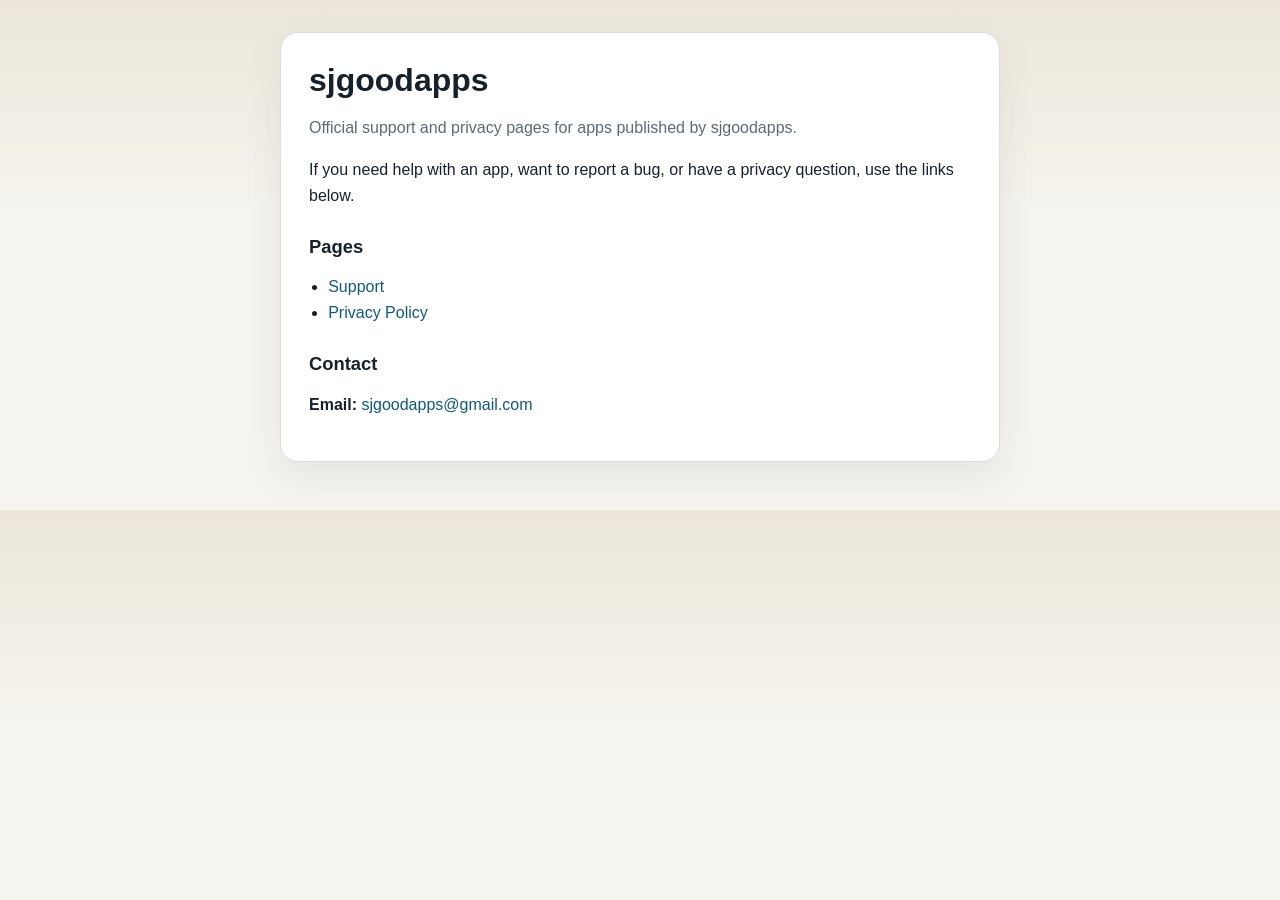
==== index.html @ ee1fb6e7 "Add files via upload" ====
<!doctype html>
<html lang="en">
<head>
  <meta charset="utf-8">
  <meta name="viewport" content="width=device-width, initial-scale=1">
  <title>sjgoodapps Support and Privacy</title>
  <style>
    :root {
      color-scheme: light;
      --bg: #f6f4ef;
      --card: #ffffff;
      --text: #18212b;
      --muted: #5f6874;
      --accent: #0f5a7a;
      --border: #d9dde3;
    }

    * { box-sizing: border-box; }

    body {
      margin: 0;
      font-family: -apple-system, BlinkMacSystemFont, "Segoe UI", sans-serif;
      background: linear-gradient(180deg, #ece7da 0%, var(--bg) 220px);
      color: var(--text);
      line-height: 1.6;
    }

    main {
      max-width: 760px;
      margin: 0 auto;
      padding: 32px 20px 48px;
    }

    .card {
      background: var(--card);
      border: 1px solid var(--border);
      border-radius: 18px;
      padding: 28px;
      box-shadow: 0 14px 40px rgba(24, 33, 43, 0.08);
    }

    h1, h2 { line-height: 1.2; }
    h1 { margin: 0 0 8px; font-size: 2rem; }
    h2 { margin-top: 28px; font-size: 1.15rem; }

    p, li { font-size: 1rem; }

    .muted { color: var(--muted); }

    a {
      color: var(--accent);
      text-decoration: none;
    }

    a:hover { text-decoration: underline; }

    ul {
      padding-left: 1.2rem;
    }
  </style>
</head>
<body>
  <main>
    <section class="card">
      <h1>sjgoodapps</h1>
      <p class="muted">Official support and privacy pages for apps published by sjgoodapps.</p>

      <p>If you need help with an app, want to report a bug, or have a privacy question, use the links below.</p>

      <h2>Pages</h2>
      <ul>
        <li><a href="/support">Support</a></li>
        <li><a href="/privacy">Privacy Policy</a></li>
      </ul>

      <h2>Contact</h2>
      <p><strong>Email:</strong> <a href="mailto:sjgoodapps@gmail.com">sjgoodapps@gmail.com</a></p>
    </section>
  </main>
</body>
</html>
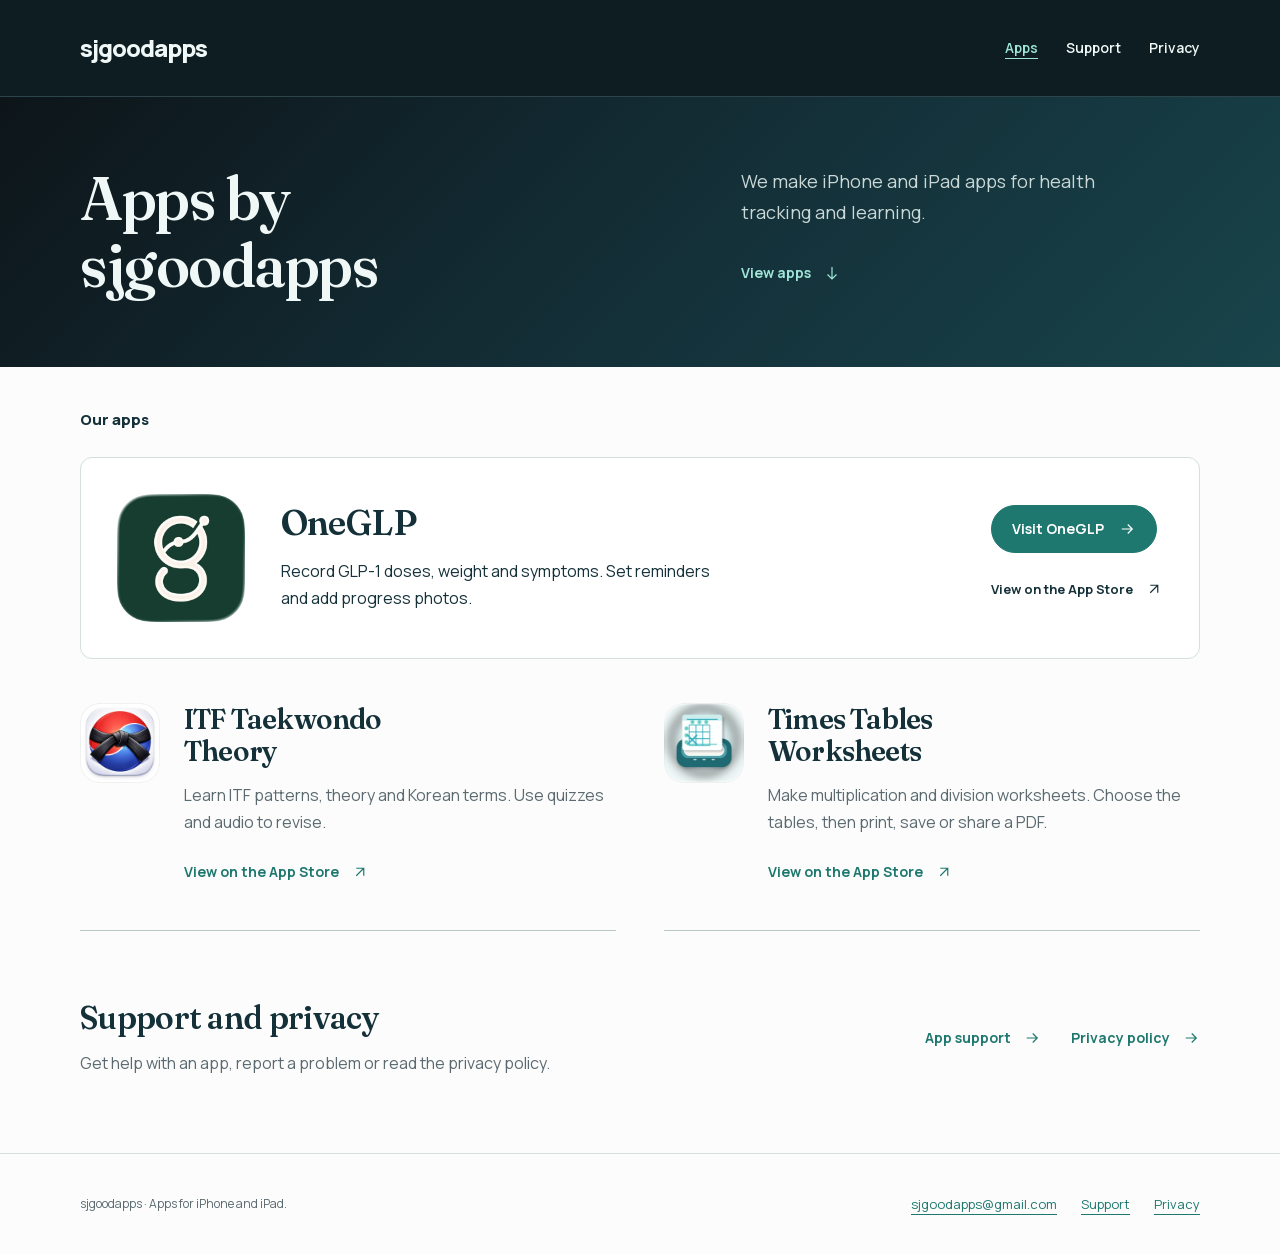
==== commit 319f9d6d: "Redesign sjgoodapps homepage, support and privacy" ====
--- a/index.html
+++ b/index.html
@@ -3,79 +3,96 @@
 <head>
   <meta charset="utf-8">
   <meta name="viewport" content="width=device-width, initial-scale=1">
-  <title>sjgoodapps Support and Privacy</title>
-  <style>
-    :root {
-      color-scheme: light;
-      --bg: #f6f4ef;
-      --card: #ffffff;
-      --text: #18212b;
-      --muted: #5f6874;
-      --accent: #0f5a7a;
-      --border: #d9dde3;
-    }
-
-    * { box-sizing: border-box; }
-
-    body {
-      margin: 0;
-      font-family: -apple-system, BlinkMacSystemFont, "Segoe UI", sans-serif;
-      background: linear-gradient(180deg, #ece7da 0%, var(--bg) 220px);
-      color: var(--text);
-      line-height: 1.6;
-    }
-
-    main {
-      max-width: 760px;
-      margin: 0 auto;
-      padding: 32px 20px 48px;
-    }
-
-    .card {
-      background: var(--card);
-      border: 1px solid var(--border);
-      border-radius: 18px;
-      padding: 28px;
-      box-shadow: 0 14px 40px rgba(24, 33, 43, 0.08);
-    }
-
-    h1, h2 { line-height: 1.2; }
-    h1 { margin: 0 0 8px; font-size: 2rem; }
-    h2 { margin-top: 28px; font-size: 1.15rem; }
-
-    p, li { font-size: 1rem; }
-
-    .muted { color: var(--muted); }
-
-    a {
-      color: var(--accent);
-      text-decoration: none;
-    }
-
-    a:hover { text-decoration: underline; }
-
-    ul {
-      padding-left: 1.2rem;
-    }
-  </style>
+  <meta name="description" content="iPhone and iPad apps by sjgoodapps: OneGLP, ITF Taekwondo Theory and Times Tables Worksheets. Find app links, support and privacy information.">
+  <meta name="theme-color" content="#143039">
+  <title>sjgoodapps | Apps for iPhone and iPad</title>
+  <link rel="stylesheet" href="assets/site.css">
 </head>
 <body>
-  <main>
-    <section class="card">
-      <h1>sjgoodapps</h1>
-      <p class="muted">Official support and privacy pages for apps published by sjgoodapps.</p>
+  <a class="skip-link" href="#main">Skip to content</a>
+  <header class="site-header">
+    <div class="container header-inner">
+      <a class="brand" href="index.html" aria-label="sjgoodapps home">sjgoodapps</a>
+      <nav class="site-nav" aria-label="Main navigation">
+        <a href="#apps" aria-current="page">Apps</a>
+        <a href="support.html">Support</a>
+        <a href="privacy.html">Privacy</a>
+      </nav>
+    </div>
+  </header>
 
-      <p>If you need help with an app, want to report a bug, or have a privacy question, use the links below.</p>
+  <main id="main" tabindex="-1">
+    <section class="home-banner" aria-labelledby="intro-title">
+      <div class="container home-hero">
+        <h1 id="intro-title">Apps by<br>sjgoodapps</h1>
+        <div class="hero-intro">
+          <p>We make iPhone and iPad apps for health tracking and learning.</p>
+          <a class="text-link" href="#apps">View apps <svg class="arrow" viewBox="0 0 24 24" fill="none" stroke="currentColor" stroke-width="1.6" aria-hidden="true"><path d="M12 4v16m-6-6 6 6 6-6"/></svg></a>
+        </div>
+      </div>
+    </section>
 
-      <h2>Pages</h2>
-      <ul>
-        <li><a href="/support">Support</a></li>
-        <li><a href="/privacy">Privacy Policy</a></li>
-      </ul>
+    <div class="container home-content">
+    <section id="apps" aria-labelledby="apps-title">
+      <div class="apps-heading">
+        <h2 id="apps-title">Our apps</h2>
+      </div>
+      <article class="app-feature" aria-labelledby="oneglp-title">
+        <img class="app-icon" src="assets/oneglp-icon.webp" alt="" width="400" height="400" fetchpriority="high">
+        <div class="app-copy">
+          <div class="app-title">
+            <h3 id="oneglp-title">OneGLP</h3>
+          </div>
+          <div class="app-description">
+            <p>Record GLP-1 doses, weight and symptoms. Set reminders and add progress photos.</p>
+          </div>
+        </div>
+        <div class="app-actions">
+          <a class="button" href="https://oneglp.app/">Visit OneGLP <svg class="arrow" viewBox="0 0 24 24" fill="none" stroke="currentColor" stroke-width="1.6" aria-hidden="true"><path d="M5 12h14m-6-6 6 6-6 6"/></svg></a>
+          <a class="text-link" href="https://apps.apple.com/app/id6761775005" aria-label="OneGLP on the App Store">View on the App Store <svg class="arrow" viewBox="0 0 24 24" fill="none" stroke="currentColor" stroke-width="1.6" aria-hidden="true"><path d="M7 17 17 7M7 7h10v10"/></svg></a>
+        </div>
+      </article>
+      <div class="app-secondary-grid">
+        <article class="app-secondary" aria-labelledby="taekwondo-title">
+          <img class="app-icon" src="assets/taekwondo-icon.webp" alt="" width="400" height="400" loading="lazy">
+          <div>
+            <h3 id="taekwondo-title">ITF Taekwondo<br>Theory</h3>
+            <p>Learn ITF patterns, theory and Korean terms. Use quizzes and audio to revise.</p>
+            <a class="text-link" href="https://apps.apple.com/app/id6761344519" aria-label="ITF Taekwondo Theory on the App Store">View on the App Store <svg class="arrow" viewBox="0 0 24 24" fill="none" stroke="currentColor" stroke-width="1.6" aria-hidden="true"><path d="M7 17 17 7M7 7h10v10"/></svg></a>
+          </div>
+        </article>
+        <article class="app-secondary" aria-labelledby="worksheets-title">
+          <img class="app-icon" src="assets/worksheets-icon.webp" alt="" width="400" height="400" loading="lazy">
+          <div>
+            <h3 id="worksheets-title">Times Tables<br>Worksheets</h3>
+            <p>Make multiplication and division worksheets. Choose the tables, then print, save or share a PDF.</p>
+            <a class="text-link" href="https://apps.apple.com/app/id6761299614" aria-label="Times Tables Worksheets on the App Store">View on the App Store <svg class="arrow" viewBox="0 0 24 24" fill="none" stroke="currentColor" stroke-width="1.6" aria-hidden="true"><path d="M7 17 17 7M7 7h10v10"/></svg></a>
+          </div>
+        </article>
+      </div>
+    </section>
+    <section class="help-strip" aria-labelledby="help-title">
+      <div>
+        <h2 id="help-title">Support and privacy</h2>
+        <p>Get help with an app, report a problem or read the privacy policy.</p>
+      </div>
+      <div class="help-links">
+        <a class="text-link" href="support.html">App support <svg class="arrow" viewBox="0 0 24 24" fill="none" stroke="currentColor" stroke-width="1.6" aria-hidden="true"><path d="M5 12h14m-6-6 6 6-6 6"/></svg></a>
+        <a class="text-link" href="privacy.html">Privacy policy <svg class="arrow" viewBox="0 0 24 24" fill="none" stroke="currentColor" stroke-width="1.6" aria-hidden="true"><path d="M5 12h14m-6-6 6 6-6 6"/></svg></a>
+      </div>
+    </section>
+    </div>
+  </main>
 
-      <h2>Contact</h2>
-      <p><strong>Email:</strong> <a href="mailto:sjgoodapps@gmail.com">sjgoodapps@gmail.com</a></p>
-    </section>
-  </main>
+  <footer class="site-footer">
+    <div class="container footer-inner">
+      <p>sjgoodapps · Apps for iPhone and iPad.</p>
+      <nav class="footer-nav" aria-label="Footer navigation">
+        <a href="mailto:sjgoodapps@gmail.com">sjgoodapps@gmail.com</a>
+        <a href="support.html">Support</a>
+        <a href="privacy.html">Privacy</a>
+      </nav>
+    </div>
+  </footer>
 </body>
 </html>
--- a/assets/site.css
+++ b/assets/site.css
@@ -0,0 +1,215 @@
+@font-face {
+  font-family: Manrope;
+  font-style: normal;
+  font-weight: 400 800;
+  font-display: swap;
+  src: url("fonts/manrope-latin-variable.woff2") format("woff2");
+}
+@font-face {
+  font-family: Fraunces;
+  font-style: normal;
+  font-weight: 600 700;
+  font-display: swap;
+  src: url("fonts/fraunces-latin-variable.woff2") format("woff2");
+}
+:root {
+  color-scheme: light;
+  --paper: #fbfcfb;
+  --white: #ffffff;
+  --surface: #f3f6f4;
+  --ink: #172126;
+  --muted: #5b6a70;
+  --teal: #1f786f;
+  --deep: #143039;
+  --header: #0d1d22;
+  --hero-start: #0d1519;
+  --hero-end: #18444a;
+  --on-dark: #eff8f6;
+  --on-dark-muted: #cad8d7;
+  --on-dark-accent: #9fe5d7;
+  --line: #d5dfdb;
+  --line-strong: #b8c7c1;
+  --font-body: Manrope, -apple-system, BlinkMacSystemFont, "Segoe UI", sans-serif;
+  --font-display: Fraunces, Georgia, serif;
+  --page-width: 1120px;
+  --gutter: clamp(20px, 5vw, 64px);
+}
+* { box-sizing: border-box; }
+html { scroll-behavior: smooth; scroll-padding-top: 24px; }
+body {
+  margin: 0;
+  background: var(--paper);
+  color: var(--ink);
+  font-family: var(--font-body);
+  font-size: 16px;
+  line-height: 1.7;
+  -webkit-font-smoothing: antialiased;
+}
+img, svg { display: block; max-width: 100%; }
+img { height: auto; }
+a { color: var(--teal); text-underline-offset: 5px; text-decoration-thickness: 1px; }
+a:hover { text-decoration-thickness: 2px; }
+a:focus-visible {
+  outline: 3px solid var(--teal);
+  outline-offset: 5px;
+  border-radius: 2px;
+}
+::selection { background: var(--surface); color: var(--deep); }
+h1, h2, h3, p, ul, ol { margin: 0; }
+h1, h2, h3 { color: var(--deep); }
+.container { width: min(var(--page-width), calc(100% - var(--gutter) * 2)); margin-inline: auto; }
+.skip-link {
+  position: absolute;
+  left: 20px;
+  top: -100px;
+  z-index: 10;
+  padding: 12px 20px;
+  background: var(--white);
+  color: var(--deep);
+}
+.skip-link:focus { top: 12px; }
+.site-header { background: var(--header); border-bottom: 1px solid #2c444a; }
+.header-inner { display: flex; align-items: center; justify-content: space-between; min-height: 96px; gap: 24px; }
+.brand { color: var(--on-dark); font-weight: 800; font-size: 24px; letter-spacing: -1px; text-decoration: none; white-space: nowrap; }
+.site-nav { display: flex; gap: 8px 28px; align-items: center; }
+.site-nav a { display: inline-flex; align-items: center; min-height: 44px; color: var(--on-dark); font-size: 14px; font-weight: 600; text-decoration: none; }
+.site-nav a:hover, .site-nav a[aria-current="page"] { color: var(--on-dark-accent); text-decoration: underline; }
+.site-header a:focus-visible, .home-banner a:focus-visible { outline-color: var(--on-dark-accent); }
+.eyebrow { color: var(--teal); font-size: 12px; line-height: 1.5; font-weight: 800; letter-spacing: 1.6px; text-transform: uppercase; }
+.home-banner { background: linear-gradient(135deg, var(--hero-start), var(--deep) 55%, var(--hero-end)); }
+.home-hero { display: grid; grid-template-columns: 1.3fr 1fr; gap: 64px; align-items: center; padding-block: 68px; }
+.home-hero h1 { color: var(--on-dark); font-family: var(--font-display); font-size: clamp(40px, 5vw, 60px); font-weight: 600; line-height: 1.12; letter-spacing: -1.5px; }
+.hero-intro { max-width: 390px; padding-bottom: 4px; }
+.hero-intro p { font-size: 18px; line-height: 1.75; color: var(--on-dark-muted); }
+.hero-intro .text-link { margin-top: 22px; }
+.home-banner .text-link { color: var(--on-dark-accent); }
+.home-content { padding-top: 40px; }
+.text-link { display: inline-flex; align-items: center; gap: 12px; min-height: 44px; font-weight: 700; text-decoration: none; font-size: 14px; }
+.text-link:hover { text-decoration: underline; }
+.arrow { flex: none; width: 18px; height: 18px; }
+.apps-heading { display: flex; justify-content: space-between; align-items: baseline; padding-bottom: 24px; gap: 16px; }
+.apps-heading h2 { font-size: 15px; font-weight: 800; }
+.apps-heading p { font-size: 13px; color: var(--muted); }
+.app-feature { display: grid; grid-template-columns: 128px 1fr auto; align-items: center; column-gap: 36px; padding: 36px; background: var(--white); border: 1px solid var(--line); border-radius: 12px; }
+.app-icon { width: 148px; height: 148px; }
+.app-feature .app-icon { width: 128px; height: 128px; }
+.app-feature h3, .app-secondary h3 { font-family: var(--font-display); font-size: 35px; font-weight: 600; letter-spacing: -0.8px; line-height: 1.16; }
+.app-feature .eyebrow { margin-bottom: 10px; }
+.app-feature p:not(.eyebrow) { max-width: 455px; margin-top: 14px; color: var(--deep); }
+.app-actions { display: flex; flex-direction: column; align-items: flex-start; gap: 14px; }
+.button { display: inline-flex; align-items: center; justify-content: center; gap: 14px; min-height: 48px; padding: 12px 20px; background: var(--teal); border: 1px solid var(--teal); border-radius: 24px; color: var(--white); font-size: 14px; line-height: 1.5; font-weight: 700; text-decoration: none; }
+.button:hover { background: var(--deep); border-color: var(--deep); }
+.app-actions .text-link { font-size: 13px; }
+.app-feature .eyebrow, .app-feature .text-link { color: var(--deep); }
+.app-secondary-grid { display: grid; grid-template-columns: 1fr 1fr; gap: 48px; margin-top: 44px; }
+.app-secondary { display: grid; grid-template-columns: 80px 1fr; column-gap: 24px; align-items: start; padding-bottom: 36px; border-bottom: 1px solid var(--line-strong); }
+.app-secondary .app-icon { width: 80px; height: 80px; }
+.app-secondary .eyebrow { margin-bottom: 10px; }
+.app-secondary h3 { font-size: 28px; }
+.app-secondary p:not(.eyebrow) { color: var(--muted); margin-top: 14px; }
+.app-secondary .text-link { margin-top: 14px; }
+.help-strip { display: grid; grid-template-columns: 1fr auto; align-items: center; gap: 36px; padding-block: 68px 76px; }
+.help-strip h2 { font-family: var(--font-display); font-size: 32px; line-height: 1.2; letter-spacing: -0.7px; font-weight: 600; }
+.help-strip p { color: var(--muted); margin-top: 12px; max-width: 580px; }
+.help-links { display: flex; gap: 30px; flex-wrap: wrap; }
+.site-footer { border-top: 1px solid var(--line); }
+.footer-inner { display: flex; align-items: center; justify-content: space-between; gap: 24px; padding-block: 28px; }
+.footer-inner p { color: var(--muted); font-size: 12px; }
+.footer-inner a { font-size: 13px; }
+.footer-nav { display: flex; align-items: center; gap: 24px; flex-wrap: wrap; }
+.footer-nav a { min-height: 44px; display: inline-flex; align-items: center; }
+.document-layout { display: grid; grid-template-columns: 240px minmax(0, 1fr); gap: 68px; padding-block: 64px 88px; }
+.document-sidebar { align-self: start; position: sticky; top: 32px; }
+.document-sidebar > .eyebrow { margin-bottom: 20px; }
+.document-sidebar a { display: block; padding-block: 9px; font-size: 13px; line-height: 1.5; color: var(--muted); text-decoration: none; }
+.document-sidebar a:hover { color: var(--teal); text-decoration: underline; }
+.document { min-width: 0; max-width: 720px; }
+.document h1 { font-family: var(--font-display); font-size: clamp(34px, 4.3vw, 48px); font-weight: 600; line-height: 1.12; letter-spacing: -1.2px; }
+.document .muted { color: var(--muted); }
+.document > p { margin-top: 20px; }
+.document > h1 + p { margin-top: 18px; }
+.document h2 { border-top: 1px solid var(--line); padding-top: 28px; margin-top: 36px; font-size: 18px; line-height: 1.4; font-weight: 800; }
+.document h2 + p, .document h2 + ul { margin-top: 14px; }
+.document ul { padding-left: 22px; }
+.document li { padding-left: 4px; margin-top: 8px; }
+.document-nav { display: flex; gap: 24px; flex-wrap: wrap; list-style: none; padding: 0 !important; }
+.document-nav li { padding: 0; }
+.contact-block { margin-top: 28px; padding: 24px; border-left: 3px solid var(--teal); background: var(--surface); }
+.contact-block p + p { margin-top: 8px; }
+.contact-block a { color: var(--deep); overflow-wrap: anywhere; font-weight: 700; }
+/* Style guide examples are separate from the customer-facing pages. */
+.guide { max-width: 900px; padding-block: 64px 80px; }
+.guide h1 { margin-top: 16px; font-family: var(--font-display); font-size: clamp(40px, 5vw, 60px); font-weight: 600; line-height: 1.12; letter-spacing: -1.5px; }
+.guide > p { max-width: 680px; color: var(--muted); margin-top: 20px; }
+.guide section { margin-top: 48px; border-top: 1px solid var(--line-strong); padding-top: 24px; }
+.guide h2 { font-size: 20px; margin-bottom: 20px; }
+.guide h3 { font-size: 16px; margin-block: 24px 8px; }
+.guide p + p, .guide p + ul { margin-top: 12px; }
+.guide ul { padding-left: 22px; }
+.guide li + li { margin-top: 8px; }
+.swatches { display: grid; grid-template-columns: repeat(3, 1fr); gap: 20px; }
+.swatch { border: 1px solid var(--line); border-radius: 6px; overflow: hidden; background: var(--white); margin: 0; }
+.swatch-color { height: 80px; background: var(--swatch); }
+.swatch figcaption { padding: 14px; font-size: 13px; }
+.swatch strong, .swatch code { display: block; }
+code { font-family: ui-monospace, SFMono-Regular, Consolas, monospace; font-size: 0.9em; overflow-wrap: anywhere; }
+.type-example { padding: 24px; background: var(--surface); }
+.type-example .display { font-family: var(--font-display); font-size: clamp(36px, 5vw, 52px); line-height: 1.2; color: var(--deep); }
+.guide-links { display: flex; flex-wrap: wrap; align-items: center; gap: 24px; }
+.asset-example { display: flex; align-items: center; gap: 24px; margin-block: 24px; }
+.asset-example img { width: 80px; height: 80px; }
+.guide table { border-collapse: collapse; width: 100%; text-align: left; font-size: 14px; }
+.guide th, .guide td { border-bottom: 1px solid var(--line); padding: 12px 12px 12px 0; vertical-align: top; }
+@media (max-width: 1000px) {
+  .home-hero { gap: 40px; }
+  .app-feature { grid-template-columns: 112px 1fr; gap: 24px 32px; padding: 32px; }
+  .app-feature .app-icon { width: 112px; height: 112px; }
+  .app-actions { grid-column: 2; flex-direction: row; flex-wrap: wrap; align-items: center; gap: 12px 24px; }
+  .app-secondary-grid { gap: 32px; }
+  .app-secondary { grid-template-columns: 64px 1fr; gap: 18px; }
+  .app-secondary .app-icon { width: 64px; height: 64px; }
+  .document-layout { grid-template-columns: 190px minmax(0, 1fr); gap: 40px; }
+}
+@media (max-width: 720px) {
+  .header-inner { min-height: 84px; flex-wrap: wrap; gap: 4px 20px; padding-block: 14px; }
+  .brand { font-size: 22px; }
+  .site-nav { gap: 20px; }
+  .site-nav a { font-size: 13px; }
+  .home-hero { grid-template-columns: 1fr; gap: 26px; padding-block: 48px; }
+  .home-hero h1 { font-size: clamp(40px, 9vw, 52px); letter-spacing: -1.2px; }
+  .hero-intro { max-width: 500px; }
+  .hero-intro p { font-size: 16px; }
+  .hero-intro .text-link { margin-top: 14px; }
+  .apps-heading { padding-top: 20px; padding-bottom: 24px; }
+  .app-feature { grid-template-columns: 72px 1fr; gap: 24px 18px; padding: 26px 24px; }
+  .app-feature .app-icon { width: 72px; height: 72px; }
+  .app-copy { display: contents; }
+  .app-feature h3 { font-size: 32px; }
+  .app-feature .app-description { grid-column: 1 / -1; }
+  .app-feature p:not(.eyebrow) { margin-top: 0; }
+  .app-actions { grid-column: 1 / -1; }
+  .app-secondary-grid { grid-template-columns: 1fr; gap: 28px; margin-top: 32px; }
+  .app-secondary { grid-template-columns: 72px 1fr; gap: 20px; padding-bottom: 28px; }
+  .app-secondary .app-icon { width: 72px; height: 72px; }
+  .app-secondary h3 { font-size: 28px; }
+  .help-strip { grid-template-columns: 1fr; gap: 18px; padding-block: 44px; }
+  .help-strip h2 { font-size: 28px; }
+  .footer-inner { flex-direction: column; align-items: flex-start; gap: 8px; padding-block: 24px; }
+  .footer-nav { gap: 8px 24px; }
+  .document-layout { grid-template-columns: 1fr; gap: 36px; padding-block: 40px 56px; }
+  .document-sidebar { position: static; order: 2; border-top: 1px solid var(--line-strong); padding-top: 24px; }
+  .document h1 { font-size: 36px; }
+  .document h2 { margin-top: 28px; padding-top: 24px; }
+  .guide { padding-block: 40px 56px; }
+  .swatches { grid-template-columns: repeat(2, 1fr); gap: 12px; }
+}
+@media (max-width: 380px) {
+  .header-inner { align-items: flex-start; }
+  .site-nav { width: 100%; gap: 24px; }
+  .app-feature { padding: 24px 20px; }
+  .app-secondary { grid-template-columns: 56px 1fr; gap: 16px; }
+  .app-secondary .app-icon { width: 56px; height: 56px; }
+}
+@media (prefers-reduced-motion: reduce) {
+  html { scroll-behavior: auto; }
+}
